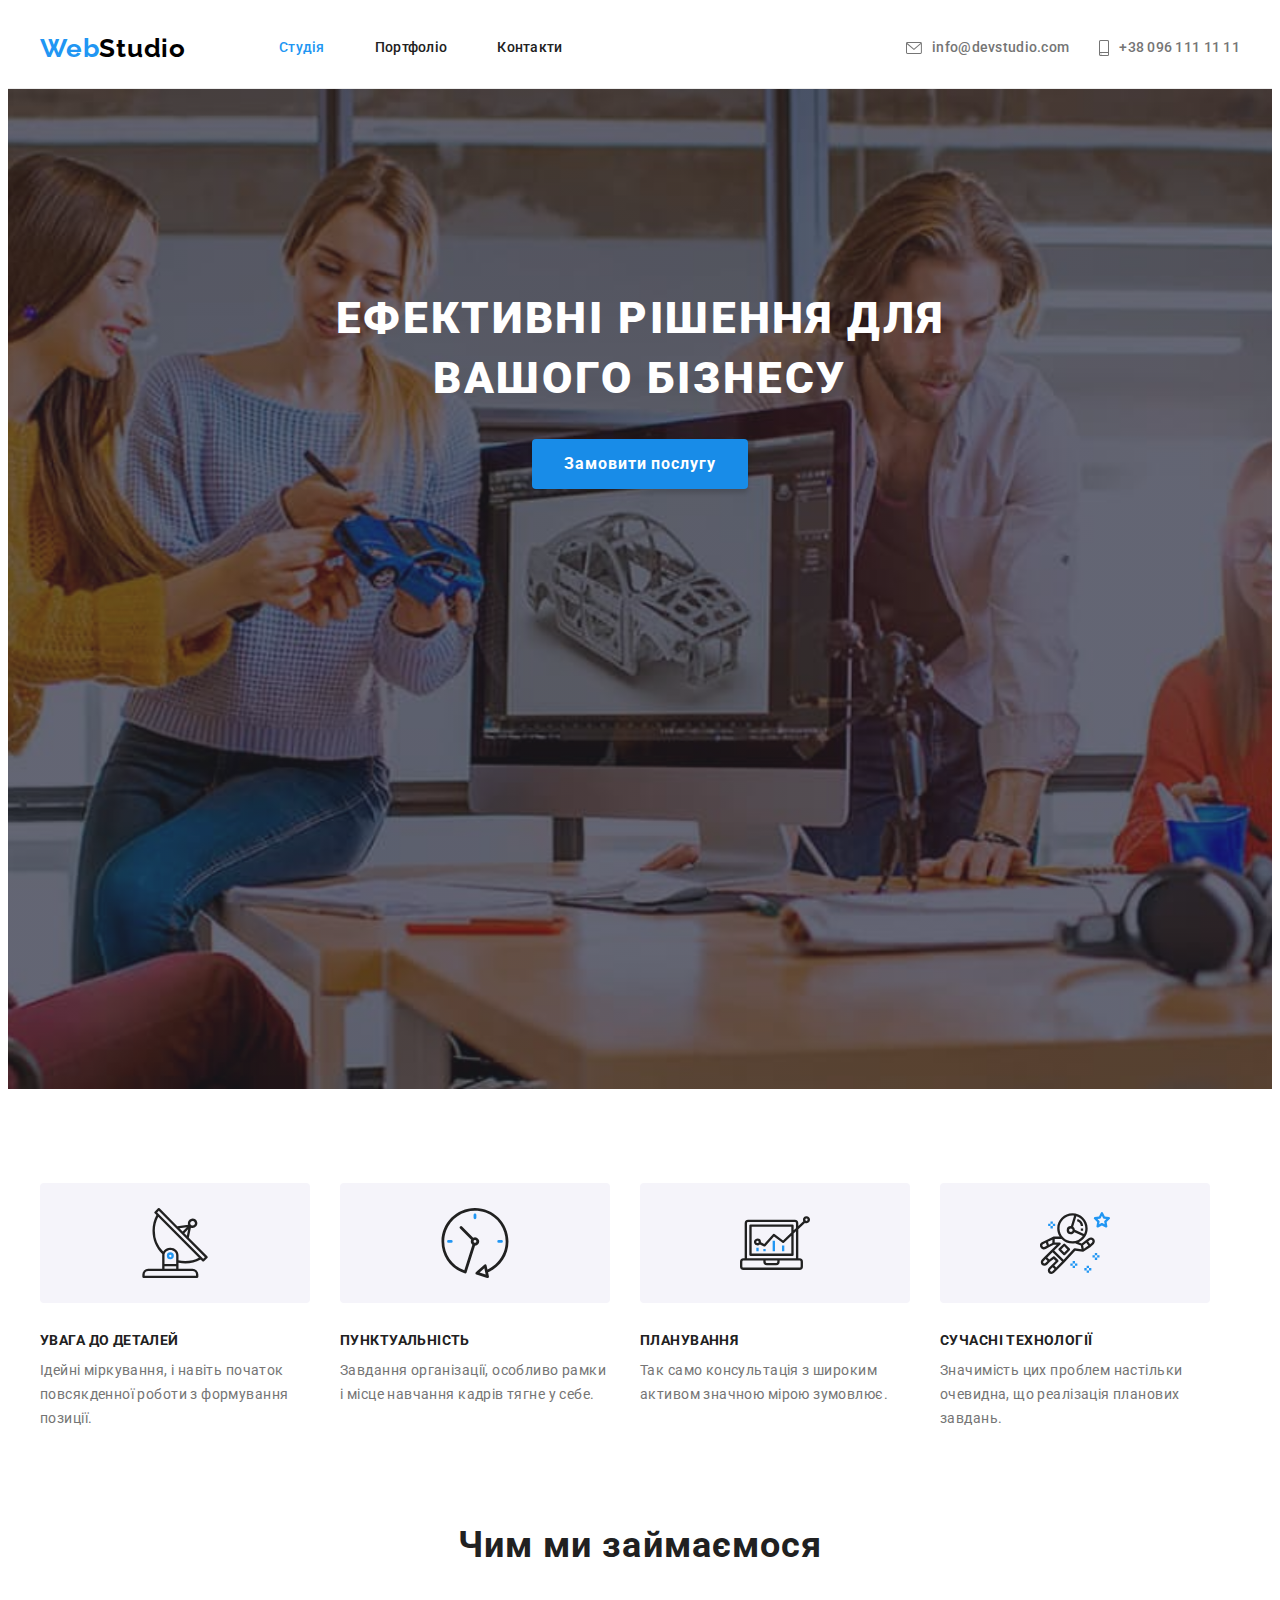
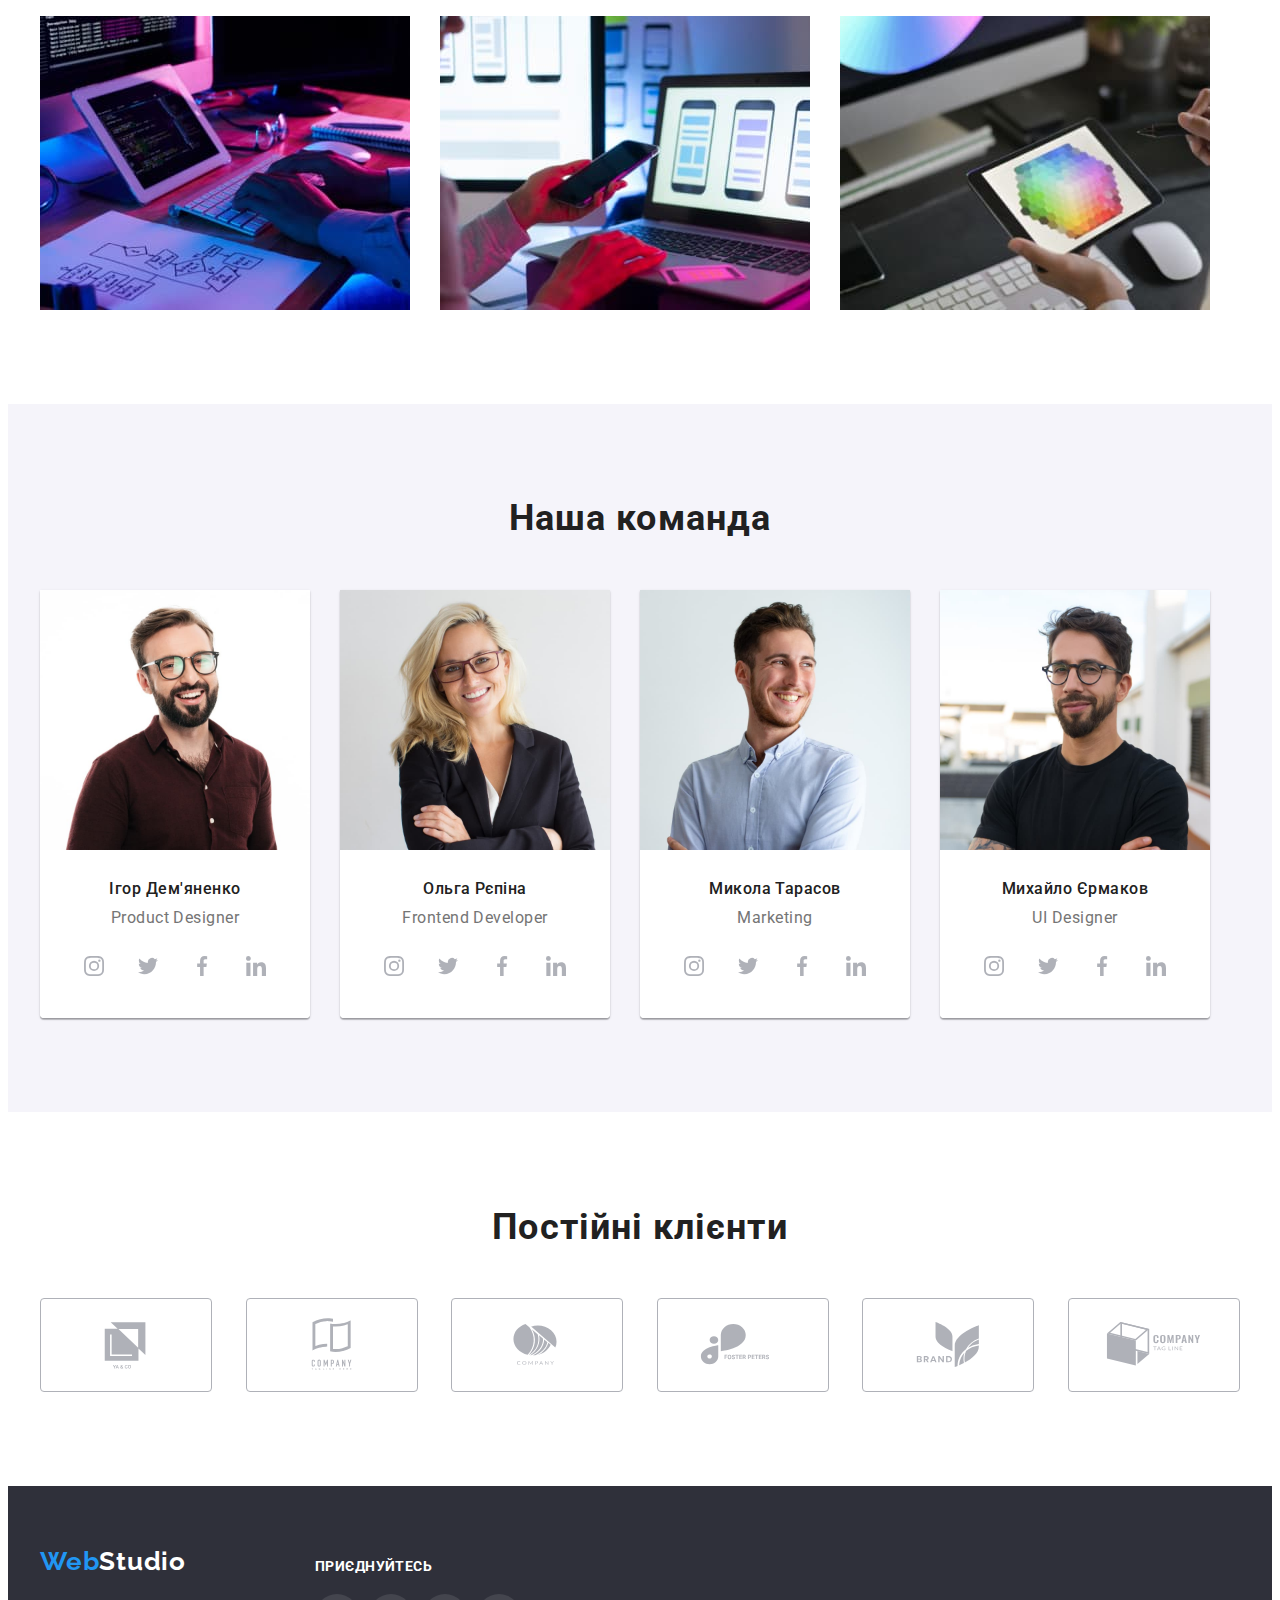
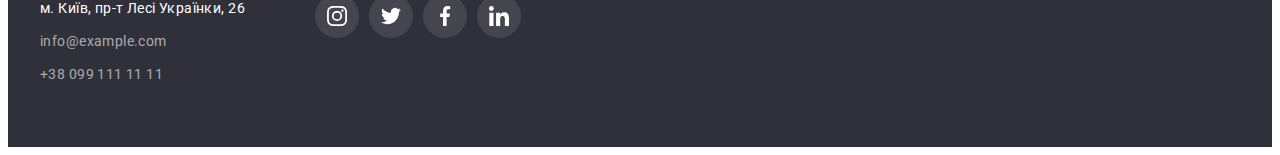
==== index.html @ bbce0fff "hw5-animation-jsscript" ====
<!DOCTYPE html>
<html lang="uk">
  <head>
    <meta charset="UTF-8" />
    <meta http-equiv="X-UA-Compatible" content="IE=edge" />
    <meta name="viewport" content="width=device-width, initial-scale=1.0" />
    <title>Студія</title>
    <link rel="preconnect" href="https://fonts.googleapis.com" />
    <link rel="preconnect" href="https://fonts.gstatic.com" crossorigin />
    <link
      href="https://fonts.googleapis.com/css2?family=Raleway:wght@700&family=Roboto:wght@400;500;700;900&display=swap"
      rel="stylesheet"
    />
    <link
      rel="stylesheet"
      href="https://cdnjs.cloudflare.com/ajax/libs/modern-normalize/1.1.0/modern-normalize.min.css"
      integrity="sha512-wpPYUAdjBVSE4KJnH1VR1HeZfpl1ub8YT/NKx4PuQ5NmX2tKuGu6U/JRp5y+Y8XG2tV+wKQpNHVUX03MfMFn9Q=="
      crossorigin="anonymous"
      referrerpolicy="no-referrer"
    />
    <link href="https://unpkg.com/aos@2.3.1/dist/aos.css" rel="stylesheet" />
    <link
      rel="stylesheet"
      href="https://cdnjs.cloudflare.com/ajax/libs/animate.css/4.1.1/animate.min.css"
    />
    <link rel="stylesheet" href="./css/styles.css" />
  </head>
  <body>
    <!-- Можливо анімутати елемент за допомогою команди : animate__animated animate__bounce 
    якщо не знадобиться, требя буде видалити коментар-->
    <header class="header">
      <div class="container main-nav">
        <nav class="header-navigation">
          <a href="" class="header-logo link">
            <span class="logo-color-part link">Web</span>Studio
          </a>
          <ul class="header-list list">
            <li class="item">
              <a href="./index.html" class="header-link link current">Студія</a>
            </li>
            <li class="item">
              <a href="./potfolio.html" class="header-link link">Портфоліо</a>
            </li>
            <li class="item">
              <a href="" class="header-link link">Контакти</a>
            </li>
          </ul>
        </nav>
        <ul class="header-contact list">
          <li class="item">
            <a class="header-mail link" href="mailto:info@devstudio.com">
              <svg class="header-contact-icon" width="16" height="12">
                <use href="./images/icons.svg#icon-envelope"></use>
              </svg>
              info@devstudio.com
            </a>
          </li>
          <li class="item">
            <a class="header-tel link" href="tel:+380961111111">
              <svg class="header-contact-icon" width="10" height="16">
                <use href="./images/icons.svg#icon-smartphone"></use>
              </svg>
              +38 096 111 11 11
            </a>
          </li>
        </ul>
      </div>
    </header>
    <main>
      <section class="hero centered">
        <div class="container">
          <h1 class="hero-title">Ефективні рішення для вашого бізнесу</h1>
          <button type="button" class="hero-btn btn">Замовити послугу</button>
        </div>
      </section>
      <section class="section about">
        <div class="container">
          <h2 hidden>Підхід до роботи</h2>
          <ul class="about-list list">
            <li class="about-item">
              <div class="about-item-thumb">
                <svg class="about-item-icon" width="70" height="70">
                  <use href="./images/icons.svg#icon-antenna"></use>
                </svg>
              </div>
              <h3 class="about-title">УВАГА ДО ДЕТАЛЕЙ</h3>
              <p class="about-after-title">
                Ідейні міркування, і навіть початок повсякденної роботи з формування позиції.
              </p>
            </li>
            <li class="about-item">
              <div class="about-item-thumb">
                <svg class="about-item-icon" width="70" height="70">
                  <use href="./images/icons.svg#icon-clock"></use>
                </svg>
              </div>
              <h3 class="about-title">ПУНКТУАЛЬНІСТЬ</h3>
              <p class="about-after-title">
                Завдання організації, особливо рамки і місце навчання кадрів тягне у себе.
              </p>
            </li>
            <li class="about-item">
              <div class="about-item-thumb">
                <svg class="about-item-icon" width="70" height="70">
                  <use href="./images/icons.svg#icon-diagram"></use>
                </svg>
              </div>
              <h3 class="about-title">ПЛАНУВАННЯ</h3>
              <p class="about-after-title">
                Так само консультація з широким активом значною мірою зумовлює.
              </p>
            </li>
            <li class="about-item">
              <div class="about-item-thumb">
                <svg class="about-item-icon" width="70" height="70">
                  <use href="./images/icons.svg#icon-astronaut"></use>
                </svg>
              </div>
              <h3 class="about-title">СУЧАСНІ ТЕХНОЛОГІЇ</h3>
              <p class="about-after-title">
                Значимість цих проблем настільки очевидна, що реалізація планових завдань.
              </p>
            </li>
          </ul>
        </div>
      </section>
      <section class="section work">
        <div class="container">
          <h2 class="work-title centered">Чим ми займаємося</h2>
          <ul class="work-list list">
            <li class="work-item">
              <img src="./images/comp1.jpg" alt="Зображення комьютера" width="370" height="294" />
            </li>
            <li class="work-item">
              <img
                src="./images/comp2.jpg"
                alt="Зображення мобільного телефона"
                width="370"
                height="294"
              />
            </li>
            <li class="work-item">
              <img src="./images/comp3.jpg" alt="Зображення планшета" width="370" height="294" />
            </li>
          </ul>
        </div>
      </section>
      <section class="section team">
        <div class="container">
          <h2 class="team-title centered">Наша команда</h2>
          <ul class="team-list list">
            <li class="team-item">
              <img src="./images/person1.jpg" alt="Ігор Дем'яненко" width="270" height="260" />
              <div class="team-item-info">
                <h3 class="team-name">Ігор Дем'яненко</h3>
                <p class="team-proff">Product Designer</p>
                <ul class="social list">
                  <li class="social-item">
                    <a href="" class="social-link link">
                      <svg class="social-icon" width="20" height="20">
                        <use href="./images/icons.svg#icon-instagram"></use>
                      </svg>
                    </a>
                  </li>
                  <li class="social-item">
                    <a href="" class="social-link link">
                      <svg class="social-icon" width="20" height="20">
                        <use href="./images/icons.svg#icon-twitter"></use>
                      </svg>
                    </a>
                  </li>
                  <li class="social-item">
                    <a href="" class="social-link link">
                      <svg class="social-icon" width="20" height="20">
                        <use href="./images/icons.svg#icon-facebook"></use>
                      </svg>
                    </a>
                  </li>
                  <li class="social-item">
                    <a href="" class="social-link link">
                      <svg class="social-icon" width="20" height="20">
                        <use href="./images/icons.svg#icon-linkedin"></use>
                      </svg>
                    </a>
                  </li>
                </ul>
              </div>
            </li>
            <li class="team-item">
              <img src="./images/person2.jpg" alt="Ольга Рєпіна" width="270" height="260" />
              <div class="team-item-info">
                <h3 class="team-name">Ольга Рєпіна</h3>
                <p class="team-proff">Frontend Developer</p>
                <ul class="social list">
                  <li class="social-item">
                    <a href="" class="social-link link">
                      <svg class="social-icon" width="20" height="20">
                        <use href="./images/icons.svg#icon-instagram"></use>
                      </svg>
                    </a>
                  </li>
                  <li class="social-item">
                    <a href="" class="social-link link">
                      <svg class="social-icon" width="20" height="20">
                        <use href="./images/icons.svg#icon-twitter"></use>
                      </svg>
                    </a>
                  </li>
                  <li class="social-item">
                    <a href="" class="social-link link">
                      <svg class="social-icon" width="20" height="20">
                        <use href="./images/icons.svg#icon-facebook"></use>
                      </svg>
                    </a>
                  </li>
                  <li class="social-item">
                    <a href="" class="social-link link">
                      <svg class="social-icon" width="20" height="20">
                        <use href="./images/icons.svg#icon-linkedin"></use>
                      </svg>
                    </a>
                  </li>
                </ul>
              </div>
            </li>
            <li class="team-item">
              <img src="./images/person3.jpg" alt="Микола Тарасов" width="270" height="260" />
              <div class="team-item-info">
                <h3 class="team-name">Микола Тарасов</h3>
                <p class="team-proff">Marketing</p>
                <ul class="social list">
                  <li class="social-item">
                    <a href="" class="social-link link">
                      <svg class="social-icon" width="20" height="20">
                        <use href="./images/icons.svg#icon-instagram"></use>
                      </svg>
                    </a>
                  </li>
                  <li class="social-item">
                    <a href="" class="social-link link">
                      <svg class="social-icon" width="20" height="20">
                        <use href="./images/icons.svg#icon-twitter"></use>
                      </svg>
                    </a>
                  </li>
                  <li class="social-item">
                    <a href="" class="social-link link">
                      <svg class="social-icon" width="20" height="20">
                        <use href="./images/icons.svg#icon-facebook"></use>
                      </svg>
                    </a>
                  </li>
                  <li class="social-item">
                    <a href="" class="social-link link">
                      <svg class="social-icon" width="20" height="20">
                        <use href="./images/icons.svg#icon-linkedin"></use>
                      </svg>
                    </a>
                  </li>
                </ul>
              </div>
            </li>
            <li class="team-item">
              <img src="./images/person4.jpg" alt="Михайло Єрмаков" width="270" height="260" />
              <div class="team-item-info">
                <h3 class="team-name">Михайло Єрмаков</h3>
                <p class="team-proff">UI Designer</p>
                <ul class="social list">
                  <li class="social-item">
                    <a href="" class="social-link link">
                      <svg class="social-icon" width="20" height="20">
                        <use href="./images/icons.svg#icon-instagram"></use>
                      </svg>
                    </a>
                  </li>
                  <li class="social-item">
                    <a href="" class="social-link link">
                      <svg class="social-icon" width="20" height="20">
                        <use href="./images/icons.svg#icon-twitter"></use>
                      </svg>
                    </a>
                  </li>
                  <li class="social-item">
                    <a href="" class="social-link link">
                      <svg class="social-icon" width="20" height="20">
                        <use href="./images/icons.svg#icon-facebook"></use>
                      </svg>
                    </a>
                  </li>
                  <li class="social-item">
                    <a href="" class="social-link link">
                      <svg class="social-icon" width="20" height="20">
                        <use href="./images/icons.svg#icon-linkedin"></use>
                      </svg>
                    </a>
                  </li>
                </ul>
              </div>
            </li>
          </ul>
        </div>
      </section>
      <section class="section clients">
        <div class="container">
          <h2 class="clients-title">Постійні клієнти</h2>
          <ul class="clients-name list">
            <li class="clients-item">
              <a href="" class="clients-link">
                <svg class="clients-item-icon" width="106" height="60">
                  <use href="./images/icons.svg#icon-logo"></use>
                </svg>
              </a>
            </li>
            <li class="clients-item">
              <a href="" class="clients-link">
                <svg class="clients-item-icon" width="106" height="60">
                  <use href="./images/icons.svg#icon-logo-2"></use>
                </svg>
              </a>
            </li>
            <li class="clients-item">
              <a href="" class="clients-link">
                <svg class="clients-item-icon" width="106" height="60">
                  <use href="./images/icons.svg#icon-logo-3"></use>
                </svg>
              </a>
            </li>
            <li class="clients-item">
              <a href="" class="clients-link">
                <svg class="clients-item-icon" width="106" height="60">
                  <use href="./images/icons.svg#icon-logo-4"></use>
                </svg>
              </a>
            </li>
            <li class="clients-item">
              <a href="" class="clients-link">
                <svg class="clients-item-icon" width="106" height="60">
                  <use href="./images/icons.svg#icon-logo-5"></use>
                </svg>
              </a>
            </li>
            <li class="clients-item">
              <a href="" class="clients-link">
                <svg class="clients-item-icon" width="106" height="60">
                  <use href="./images/icons.svg#icon-logo-6"></use>
                </svg>
              </a>
            </li>
          </ul>
        </div>
      </section>
    </main>
    <footer class="footer">
      <div class="container">
        <div class="footer-contacts">
          <a href="" class="footer-logo link">
            <span class="footer-logo-color-part link">Web</span>Studio
          </a>
          <address class="footer-address">
            <a
              href="https://goo.gl/maps/JVJxd5rByDX9oCMV6"
              class="footer-link link"
              target="_blank"
              rel="noopener noreferrer nofollow"
            >
              м. Київ, пр-т Лесі Українки, 26
            </a>
            <ul class="footer-list list">
              <li class="footer-item">
                <a href="mailto:info@example.com" class="footer-tel link">info@example.com</a>
              </li>
              <li class="footer-item">
                <a href="tel:+380991111111" class="footer-mail link">+38 099 111 11 11</a>
              </li>
            </ul>
          </address>
        </div>
        <div class="footer-social">
          <h3 class="footer-social-title">приєднуйтесь</h3>
          <ul class="social list">
            <li class="social-item">
              <a href="" class="social-link link">
                <svg class="social-icon" width="20" height="20">
                  <use href="./images/icons.svg#icon-instagram"></use>
                </svg>
              </a>
            </li>
            <li class="social-item">
              <a href="" class="social-link link">
                <svg class="social-icon" width="20" height="20">
                  <use href="./images/icons.svg#icon-twitter"></use>
                </svg>
              </a>
            </li>
            <li class="social-item">
              <a href="" class="social-link link">
                <svg class="social-icon" width="20" height="20">
                  <use href="./images/icons.svg#icon-facebook"></use>
                </svg>
              </a>
            </li>
            <li class="social-item">
              <a href="" class="social-link link">
                <svg class="social-icon" width="20" height="20">
                  <use href="./images/icons.svg#icon-linkedin"></use>
                </svg>
              </a>
            </li>
          </ul>
        </div>
      </div>
    </footer>
    <script src="https://unpkg.com/aos@2.3.1/dist/aos.js"></script>
  </body>
</html>
---- css/styles.css ----
:root {
  --header-backgroud: #ffffff;
  --hero-background: #c4c4c4;
  --about-backgroud: #f5f5f5;
  --team-background-color: #f5f4fa;
  --footer-background: #2f303a;
  --portfolio-backgroud: #ffffff;
  --title: #212121;
  --after-title: #757575;
  --header-link-hover: #2196f3;
  --footer-link-hover: #2196f3;
}
p,
h1,
h2,
h3,
h4,
h5,
h6 {
  margin: 0;
}
ul {
  margin: 0;
  padding-left: 0;
}
button {
  cursor: pointer;
  border: none;
}
address {
  font-style: normal;
}
body {
  font-family: 'Roboto', sans-serif;
  color: #212121;
}
img {
  display: block;
  max-width: 100%;
  height: auto;
}
.section {
  padding: 94px 0;
}

.list {
  list-style: none;
}
.link {
  text-decoration: none;
}
.button {
  border-width: none;
  border-style: none;
}

.container {
  width: 1200px;
  /*--padding:15px--*/
  padding-left: 15px;
  padding-right: 15px;
  /*---margin:0 auto;--*/
  margin-left: auto;
  margin-right: auto;
}
.centered {
  text-align: center;
}
/*-------------HEADER-----------------*/
.header {
  background-color: var(--header-backgroud);
  border-bottom: 1px solid #ececec;
}
.main-nav {
  display: flex;
  align-items: center;
}
.header-navigation {
  display: flex;
  align-items: center;
}
.header-list {
  display: flex;
  margin-left: 93px;
}
.header-list .item:not(:last-child) {
  margin-right: 50px;
}
.header-logo {
  font-family: 'Raleway', sans-serif;
  font-style: normal;
  font-weight: 700;
  font-size: 26px;
  line-height: 1.19;
  letter-spacing: 0.03em;
  color: #000000;
}
.logo-color-part {
  font-family: 'Raleway', sans-serif;
  font-style: normal;
  font-weight: 700;
  font-size: 26px;
  line-height: 1.19;
  letter-spacing: 0.03em;
  color: #2196f3;
}
.header-link {
  display: block;
  padding-top: 32px;
  padding-bottom: 32px;

  font-weight: 500;
  font-size: 14px;
  line-height: 1.14;
  letter-spacing: 0.02em;
  color: #212121;
}
.header-contact {
  display: flex;
  margin-left: auto;
}
.header-contact .item + .item {
  margin-left: 30px;
}
.header-contact-icon {
  /* margin-right: 10px; */
  fill: #757575;
}
.header-tel,
.header-mail {
  display: flex;
  font-weight: 500;
  font-size: 14px;
  line-height: 1.14;
  letter-spacing: 0.02em;
  color: #757575;
  column-gap: 10px;
  align-items: center;
}
.header-link.current,
.main-nav .link:hover,
.main-nav .link:focus {
  color: var(--header-link-hover);
}
.main-nav .link:hover .header-contact-icon,
.main-nav .link:focus .header-contact-icon {
  fill: currentColor;
}
/*-------------HERO-----------------*/

.hero {
  max-width: 1600px;
  height: 600px;
  margin-left: auto;
  margin-right: auto;

  background-image: linear-gradient(to right, rgba(47, 48, 58, 0.4), rgba(47, 48, 58, 0.4)),
    url(../images/Background-hero.jpg);
  background-color: var(--hero-background);
  background-repeat: no-repeat;
  background-position: center;
  background-size: cover;
  padding-bottom: 200px;
  padding-top: 200px;
}
.hero-title {
  padding-left: 252px;
  padding-right: 252px;
  font-weight: 900;
  font-size: 44px;
  line-height: 1.36;
  letter-spacing: 0.06em;
  text-transform: uppercase;
  color: #ffffff;
  min-width: 696px;

  margin-bottom: 30px;
}
.hero-btn {
  font-family: 'Roboto';
  font-style: normal;
  font-weight: 700;
  font-size: 16px;
  line-height: 1.88;
  letter-spacing: 0.06em;
  color: #ffffff;
  background: #188ce8;
  box-shadow: 0px 4px 4px rgba(0, 0, 0, 0.15);
  border-radius: 4px;
  padding: 10px 32px;
}
/*-------------ABOUT-----------------*/
.about {
  padding-bottom: 0;
}
.about-list {
  display: flex;
}
.about-item:not(:last-child) {
  margin-right: 30px;
}
.about-item {
  width: 270px;
}
.about-item-thumb {
  display: flex;
  justify-content: center;
  align-items: center;
  width: 270px;
  height: 120px;
  margin-bottom: 30px;
  background: #f5f4fa;
  border-radius: 4px;
}
.about-title {
  margin-bottom: 10px;

  font-weight: 700;
  font-size: 14px;
  line-height: 1.14;
  letter-spacing: 0.03em;
  text-transform: uppercase;
  color: var(--title);
}
.about-after-title {
  font-size: 14px;
  line-height: 1.71;
  letter-spacing: 0.03em;
  color: var(--after-title);
}
/*-------------WORK-----------------*/
.work-list {
  display: flex;
}
.work-item:not(:last-child) {
  margin-right: 30px;
}
.work-title {
  font-weight: 700;
  font-size: 36px;
  line-height: 1.16;
  letter-spacing: 0.03em;
  color: var(--title);
  margin-bottom: 50px;
}
/*-------------TEAM-----------------*/
.team {
  background-color: var(--team-background-color);
}
.team-list {
  display: flex;
}
.team-item {
  background: #ffffff;
  box-shadow: 0 1px 3px rgba(0, 0, 0, 0.12), 0 1px 1px rgba(0, 0, 0, 0.14),
    0 2px 1px rgba(0, 0, 0, 0.2);
  border-radius: 0 0 4px 4px;
}
.team-item:not(:last-child) {
  margin-right: 30px;
}
.team-item-info {
  background-color: #ffffff;
  padding-top: 30px;
  padding-bottom: 30px;
  border-radius: 0 0 4px 4px;
}
.team-title {
  font-weight: 700;
  font-size: 36px;
  line-height: 1.16;
  letter-spacing: 0.03em;
  color: var(--title);
  margin-bottom: 50px;
}
.team-name {
  font-weight: 500;
  font-size: 16px;
  line-height: 1.18;
  letter-spacing: 0.03em;
  color: #212121;
  margin-bottom: 10px;
  text-align: center;
}
.team-proff {
  font-size: 16px;
  line-height: 1.18;
  letter-spacing: 0.03em;
  color: #757575;
  text-align: center;
  margin-bottom: 16px;
}
.social-link {
  width: 44px;
  height: 44px;
  border-radius: 50%;
  display: flex;
  align-items: center;
  justify-content: center;
}
.social {
  display: flex;
  justify-content: center;
  gap: 10px;
}
.social-icon {
  display: block;
  fill: #afb1b8;
}
.social-link:hover,
.social-link:focus {
  background-color: #188ce8;
}
.social-link:hover .social-icon,
.social-link:focus .social-icon {
  fill: #ffffff;
}
/* ------------CLIENT-------------- */
.clients-title {
  font-size: 36px;
  line-height: 42px;
  text-align: center;
  letter-spacing: 0.03em;

  color: #212121;
  margin-bottom: 50px;
}
.clients-name {
  display: flex;
  justify-content: space-between;
}
.clients-link {
  display: flex;
  justify-content: center;
  align-items: center;

  width: 170px;
  height: 92px;
  border: 1px solid #afb1b8;
  border-radius: 4px;
}
.clients-link:hover {
  border-color: #2196f3;
}
.clients-item-icon {
  fill: #afb1b8;
}
.clients-item:hover .clients-link,
.clients-link:focus .clients-item-icon {
  fill: #2196f3;
}
/*-------------FOOTER-----------------*/
.footer {
  background-color: var(--footer-background);
  padding-top: 60px;
  padding-bottom: 60px;
}
.footer .container {
  display: flex;
}
.footer-logo {
  font-family: 'Raleway', sans-serif;
  font-style: normal;
  font-weight: 700;
  font-size: 26px;
  line-height: 1.19;
  letter-spacing: 0.03em;
  color: #ffffff;
}
.footer-logo-color-part {
  font-family: 'Raleway', sans-serif;
  font-style: normal;
  font-weight: 700;
  font-size: 26px;
  line-height: 1.19;
  letter-spacing: 0.03em;
  color: #2196f3;
}
.footer-link {
  font-size: 14px;
  line-height: 1.71;
  letter-spacing: 0.03em;
  color: #ffffff;
}
.footer-address {
  font-family: 'Roboto';
  margin-top: 20px;
}
.footer-tel,
.footer-mail {
  font-size: 14px;
  line-height: 1.71;
  letter-spacing: 0.03em;
  color: rgba(255, 255, 255, 0.6);
}
.footer-link:hover,
.footer-link:focus {
  color: var(--footer-link-hover);
}
.footer-mail:hover,
.footer-mail:focus {
  color: var(--footer-link-hover);
}
.footer-tel:hover,
.footer-tel:focus {
  color: var(--footer-link-hover);
}
.footer-item {
  margin-top: 9px;
}
.footer-social {
  margin-left: 70px;
}
.footer-social .social-icon {
  fill: #ffffff;
}

.footer-social .social-link {
  background-color: rgba(255, 255, 255, 0.1);
}
.footer-social .social-link:hover,
.footer-social .social-link:focus {
  background-color: #188ce8;
}
.footer-social-title {
  font-size: 14px;
  line-height: 16px;
  letter-spacing: 0.03em;
  text-transform: uppercase;
  color: #ffffff;
  margin-bottom: 20px;
  padding-top: 12px;
}

/*-------------PORTFOLIO-----------------*/
.portfolio {
  background-color: var(--portfolio-backgroud);
}
.portfolio-list {
  display: flex;
  flex-wrap: wrap;
}
.portfolio-item {
  width: 370px;
  margin-right: 30px;
  margin-bottom: 30px;
  border: solid 1px #eeeeee;
}
.portfolio-item:hover {
  background: #ffffff;
  border: 1px solid #eeeeee;
  box-shadow: 0px 1px 1px rgba(0, 0, 0, 0.12), 0px 4px 4px rgba(0, 0, 0, 0.06),
    1px 4px 6px rgba(0, 0, 0, 0.16);
}
.portfolio-name {
  padding: 20px 24px;
}
.portfolio-item:nth-child(3n) {
  margin-right: 0;
}
.portfolio-item:nth-last-child(-n + 3) {
  margin-bottom: 0;
}
.portfolio-work {
  display: flex;
  margin-bottom: 50px;
  justify-content: center;
}
.portfolio-work li:not(:last-child) {
  margin-right: 8px;
  align-items: center;
}
.portfolio-btn:hover,
.portfolio-btn:focus {
  background-color: #2196f3;
  color: #ffffff;
  box-shadow: 0px 3px 1px rgba(0, 0, 0, 0.1), 0px 1px 2px rgba(0, 0, 0, 0.08),
    0px 2px 2px rgba(0, 0, 0, 0.12);
}
.portfolio-btn {
  font-family: 'Roboto';
  font-style: normal;
  font-weight: 500;
  font-size: 16px;
  line-height: 1.62;
  letter-spacing: 0.03em;
  color: #212121;

  padding: 6px 22px;
  background-color: #f5f4fa;
  border-radius: 4px;
}
.portfolio-btn.current {
  background-color: #2196f3;
  color: #ffffff;
}
.portfolio-title {
  font-weight: 700;
  font-size: 18px;
  line-height: 2;
  letter-spacing: 0.06em;
  color: var(--title);
}
.portfolio-after-title {
  font-size: 16px;
  line-height: 1.88;
  letter-spacing: 0.03em;
  color: var(--after-title);
}
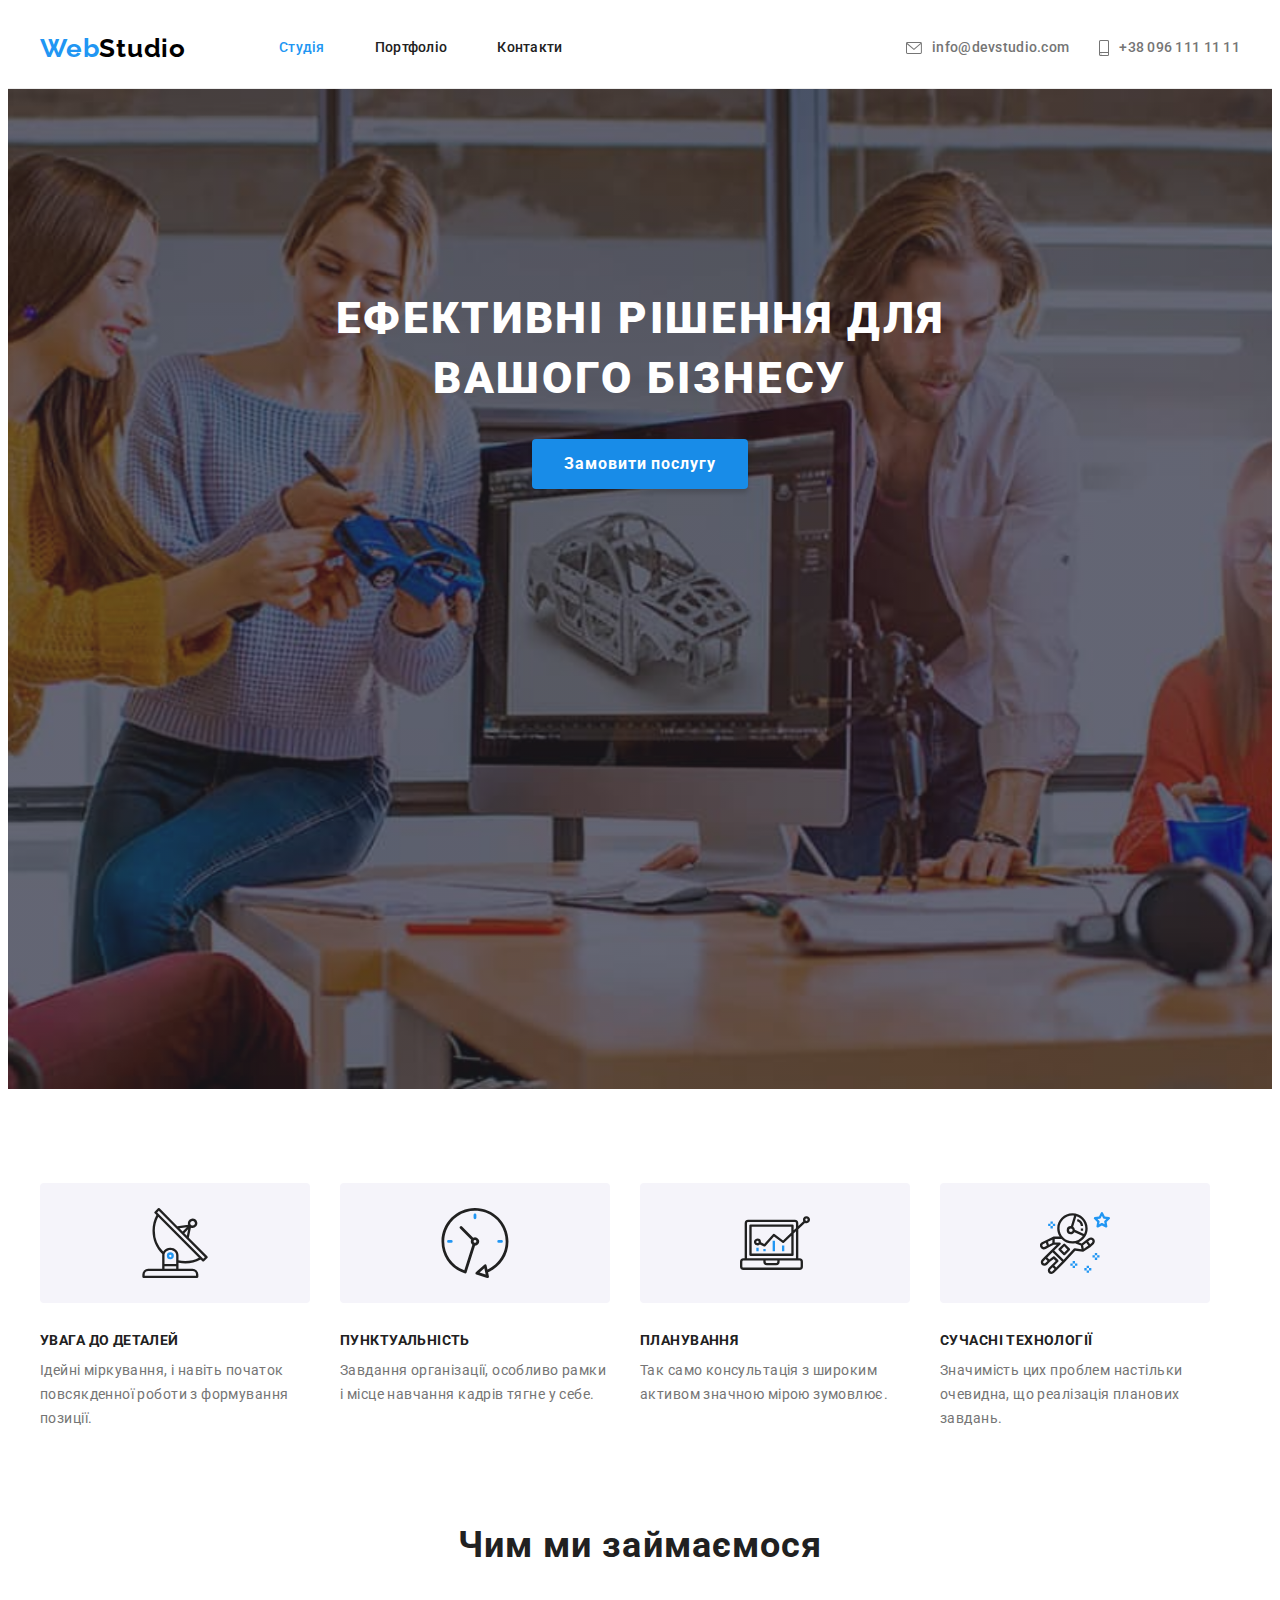
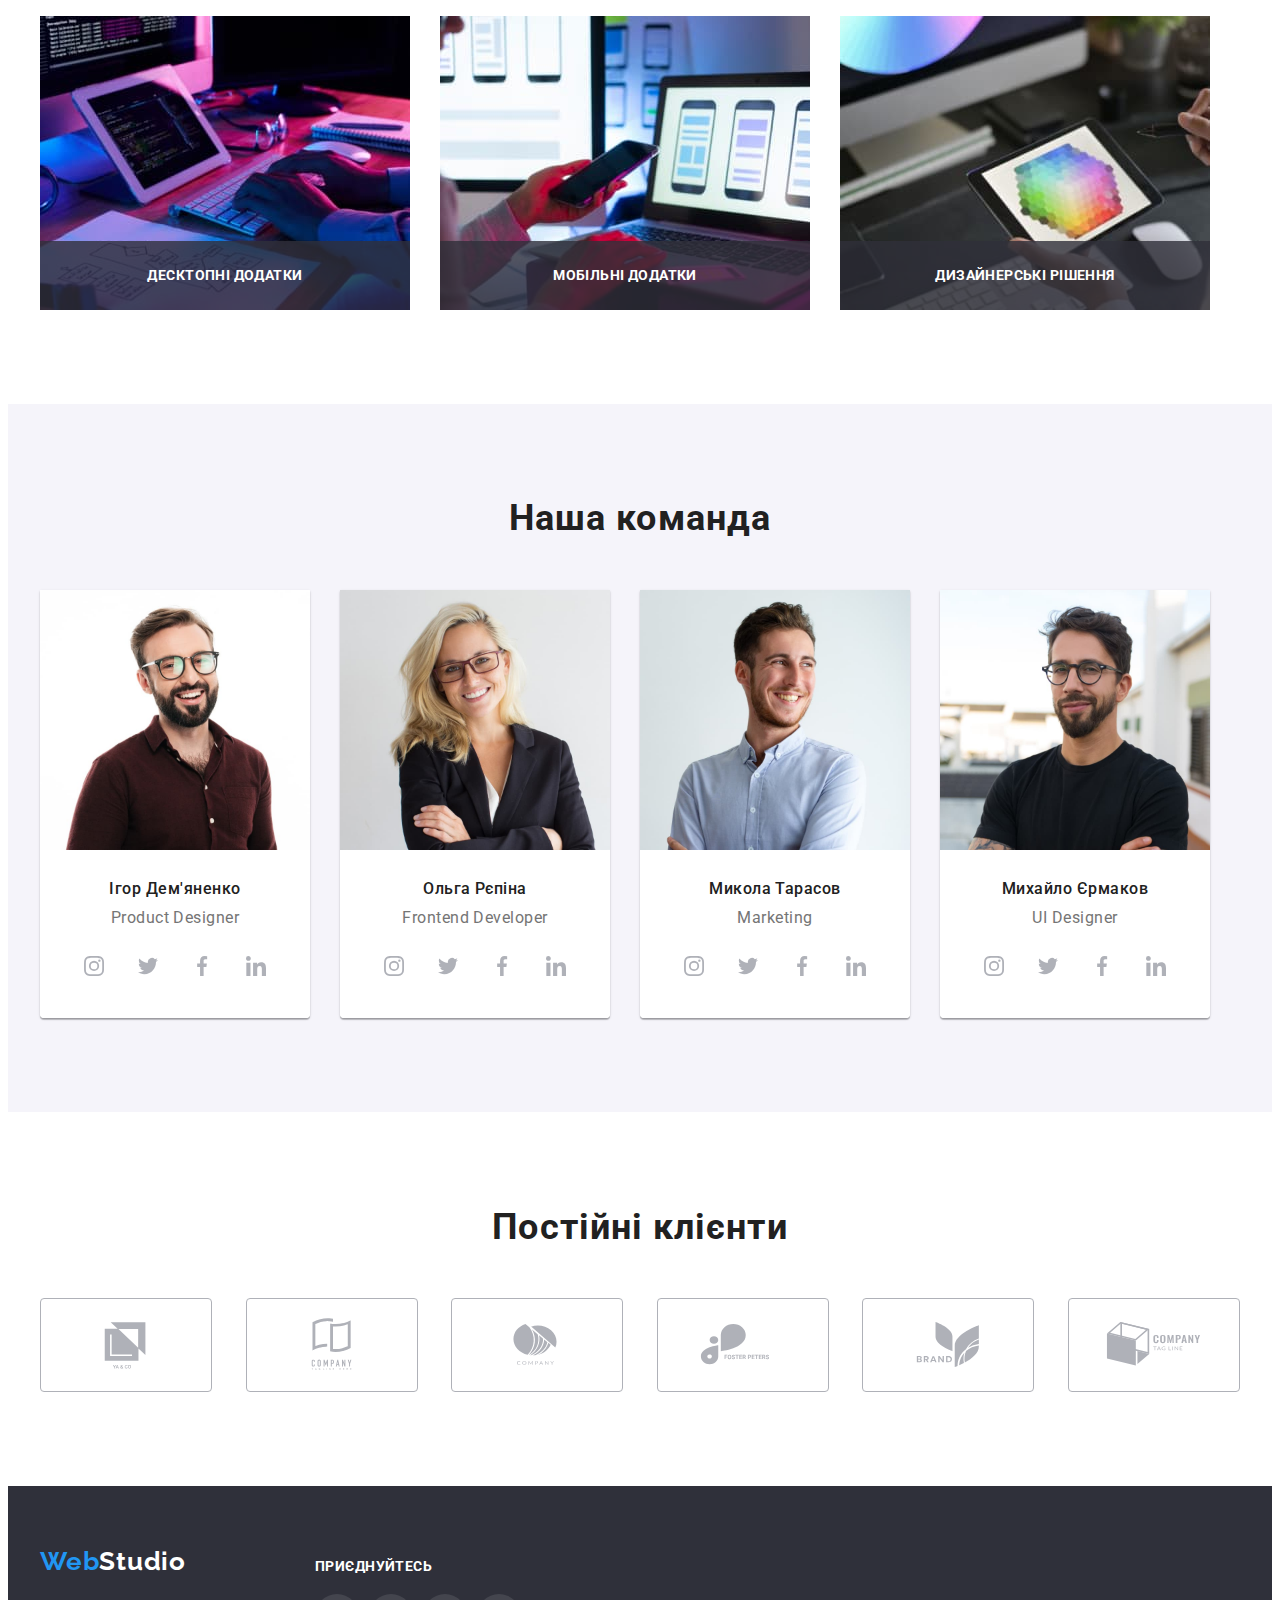
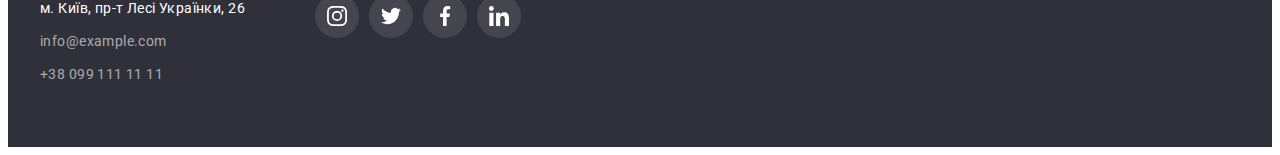
==== commit 031a87f2: "hw5-up-text" ====
--- a/index.html
+++ b/index.html
@@ -130,6 +130,7 @@
           <ul class="work-list list">
             <li class="work-item">
               <img src="./images/comp1.jpg" alt="Зображення комьютера" width="370" height="294" />
+              <p class="work-bottom-text">Десктопні додатки</p>
             </li>
             <li class="work-item">
               <img
@@ -138,9 +139,11 @@
                 width="370"
                 height="294"
               />
+              <p class="work-bottom-text">Мобільні додатки</p>
             </li>
             <li class="work-item">
               <img src="./images/comp3.jpg" alt="Зображення планшета" width="370" height="294" />
+              <p class="work-bottom-text">Дизайнерські рішення</p>
             </li>
           </ul>
         </div>
@@ -411,5 +414,8 @@
       </div>
     </footer>
     <script src="https://unpkg.com/aos@2.3.1/dist/aos.js"></script>
+    <script>
+      AOS.init();
+    </script>
   </body>
 </html>
--- a/css/styles.css
+++ b/css/styles.css
@@ -114,6 +114,7 @@
   line-height: 1.14;
   letter-spacing: 0.02em;
   color: #212121;
+  transition: color 250ms cubic-bezier(0.4, 0, 0.2, 1);
 }
 .header-contact {
   display: flex;
@@ -125,6 +126,7 @@
 .header-contact-icon {
   /* margin-right: 10px; */
   fill: #757575;
+  transition: fill 250ms cubic-bezier(0.4, 0, 0.2, 1);
 }
 .header-tel,
 .header-mail {
@@ -133,9 +135,10 @@
   font-size: 14px;
   line-height: 1.14;
   letter-spacing: 0.02em;
+  column-gap: 10px;
+  align-items: center;
   color: #757575;
-  column-gap: 10px;
-  align-items: center;
+  transition: color 250ms cubic-bezier(0.4, 0, 0.2, 1);
 }
 .header-link.current,
 .main-nav .link:hover,
@@ -232,6 +235,26 @@
 .work-list {
   display: flex;
 }
+.work-item {
+  position: relative;
+}
+.work-bottom-text {
+  position: absolute;
+  bottom: 0;
+  left: 0;
+  font-weight: 700;
+  font-size: 14px;
+  line-height: 1.14;
+  text-align: center;
+  letter-spacing: 0.03em;
+  text-transform: uppercase;
+  padding-top: 27px;
+  padding-bottom: 27px;
+  width: 100%;
+
+  color: #ffffff;
+  background: rgba(47, 48, 58, 0.8);
+}
 .work-item:not(:last-child) {
   margin-right: 30px;
 }
@@ -297,6 +320,7 @@
   display: flex;
   align-items: center;
   justify-content: center;
+  transition: background-color 250ms cubic-bezier(0.4, 0, 0.2, 1);
 }
 .social {
   display: flex;
@@ -306,6 +330,7 @@
 .social-icon {
   display: block;
   fill: #afb1b8;
+  transition: fill 250ms cubic-bezier(0.4, 0, 0.2, 1);
 }
 .social-link:hover,
 .social-link:focus {
@@ -338,14 +363,16 @@
   height: 92px;
   border: 1px solid #afb1b8;
   border-radius: 4px;
+  transition: border-color 250ms cubic-bezier(0.4, 0, 0.2, 1);
 }
 .clients-link:hover {
   border-color: #2196f3;
 }
 .clients-item-icon {
   fill: #afb1b8;
-}
-.clients-item:hover .clients-link,
+  transition: fill 250ms cubic-bezier(0.4, 0, 0.2, 1);
+}
+.clients-link:hover .clients-item-icon,
 .clients-link:focus .clients-item-icon {
   fill: #2196f3;
 }
@@ -381,6 +408,7 @@
   line-height: 1.71;
   letter-spacing: 0.03em;
   color: #ffffff;
+  transition: color 250ms cubic-bezier(0.4, 0, 0.2, 1);
 }
 .footer-address {
   font-family: 'Roboto';
@@ -392,6 +420,7 @@
   line-height: 1.71;
   letter-spacing: 0.03em;
   color: rgba(255, 255, 255, 0.6);
+  transition: color 250ms cubic-bezier(0.4, 0, 0.2, 1);
 }
 .footer-link:hover,
 .footer-link:focus {
@@ -446,6 +475,28 @@
   margin-bottom: 30px;
   border: solid 1px #eeeeee;
 }
+.portfolio-item:hover .portfolio-up-text {
+  transform: translateY(0);
+}
+
+.portfolio-up-wrap {
+  position: relative;
+  overflow: hidden;
+}
+.portfolio-up-text {
+  font-size: 18px;
+  line-height: 1.56;
+  letter-spacing: 0.03em;
+  padding: 63px 24px;
+  position: absolute;
+  top: 0;
+  left: 0;
+  height: 100%;
+  color: #ffffff;
+  background: rgba(33, 150, 243, 0.9);
+  transform: translateY(101%);
+  transition: transform 250ms cubic-bezier(0.4, 0, 0.2, 1);
+}
 .portfolio-item:hover {
   background: #ffffff;
   border: 1px solid #eeeeee;
@@ -470,25 +521,28 @@
   margin-right: 8px;
   align-items: center;
 }
+
+.portfolio-btn {
+  font-family: 'Roboto';
+  font-style: normal;
+  font-weight: 500;
+  font-size: 16px;
+  line-height: 1.62;
+  letter-spacing: 0.03em;
+  color: #212121;
+  padding: 6px 22px;
+
+  background-color: #f5f4fa;
+  border-radius: 4px;
+  transition: background-color 250ms cubic-bezier(0.4, 0, 0.2, 1),
+    color 250ms cubic-bezier(0.4, 0, 0.2, 1);
+}
 .portfolio-btn:hover,
 .portfolio-btn:focus {
   background-color: #2196f3;
   color: #ffffff;
   box-shadow: 0px 3px 1px rgba(0, 0, 0, 0.1), 0px 1px 2px rgba(0, 0, 0, 0.08),
     0px 2px 2px rgba(0, 0, 0, 0.12);
-}
-.portfolio-btn {
-  font-family: 'Roboto';
-  font-style: normal;
-  font-weight: 500;
-  font-size: 16px;
-  line-height: 1.62;
-  letter-spacing: 0.03em;
-  color: #212121;
-
-  padding: 6px 22px;
-  background-color: #f5f4fa;
-  border-radius: 4px;
 }
 .portfolio-btn.current {
   background-color: #2196f3;
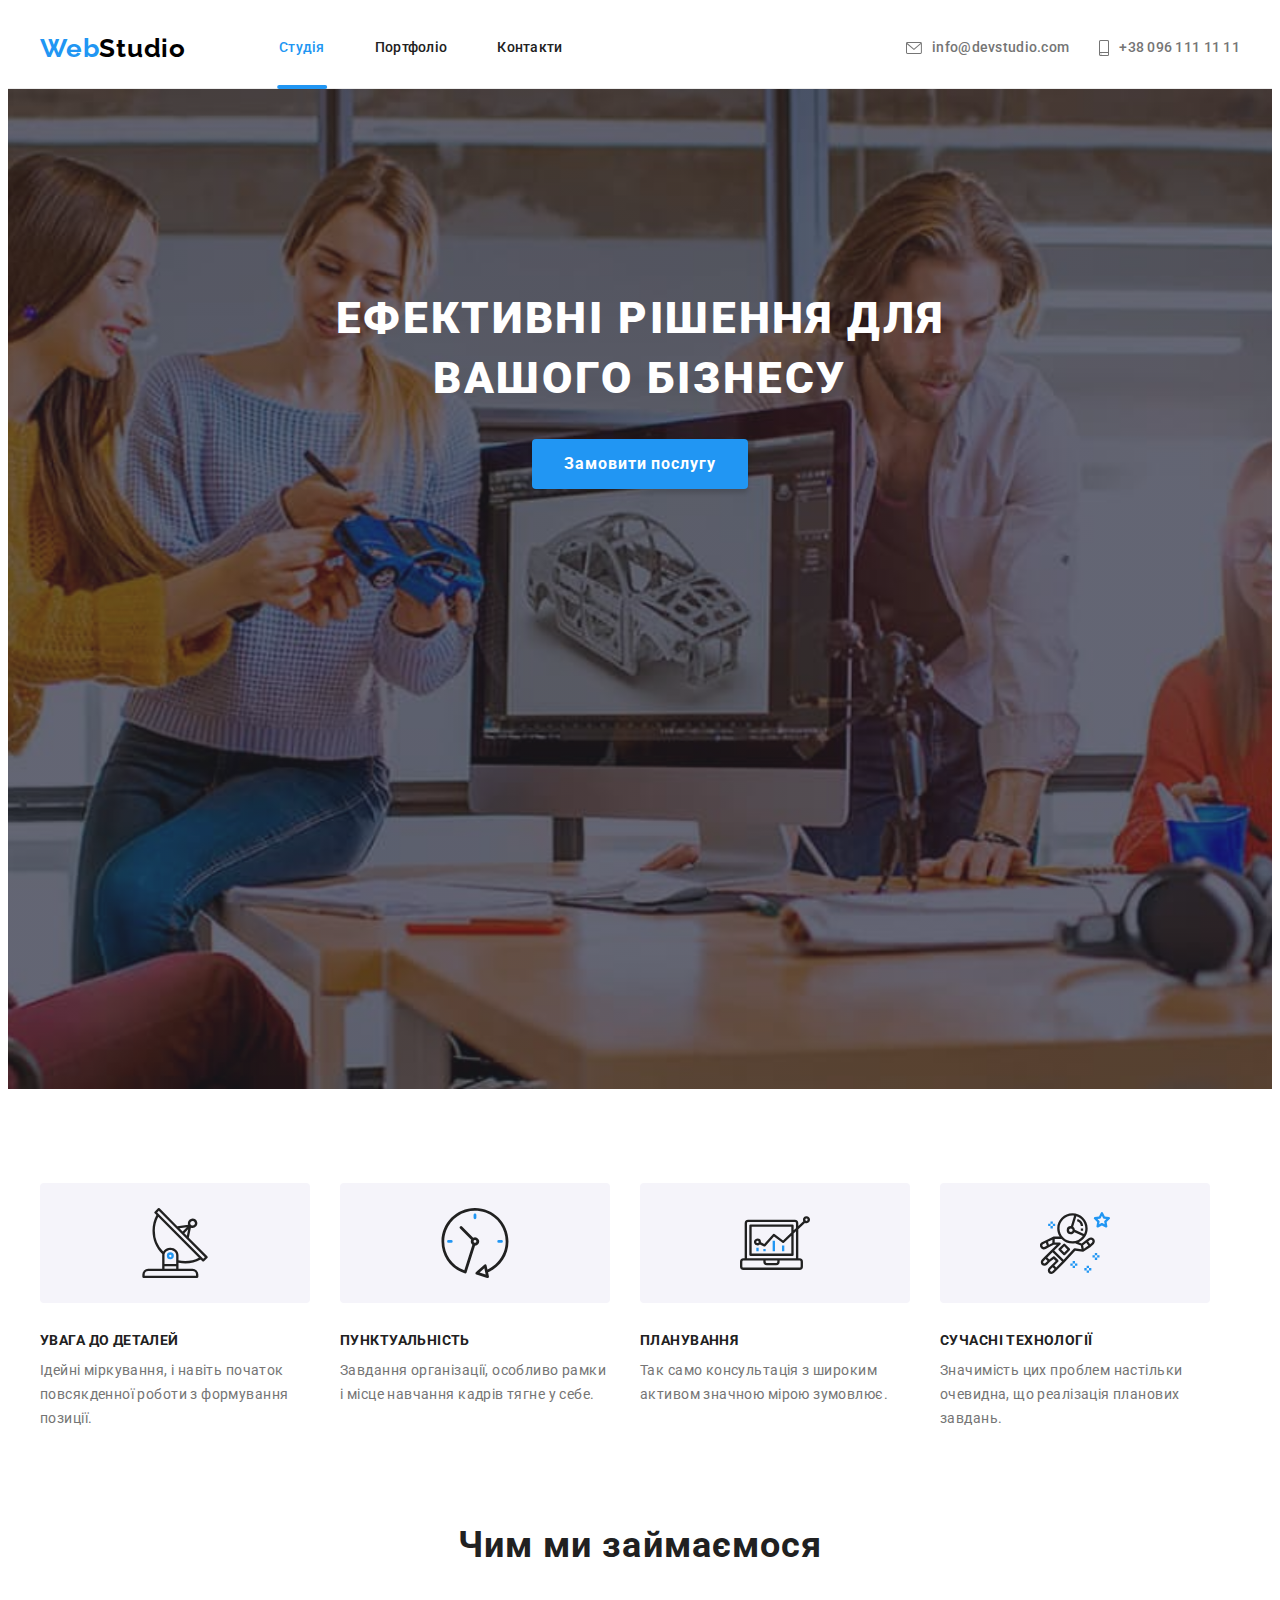
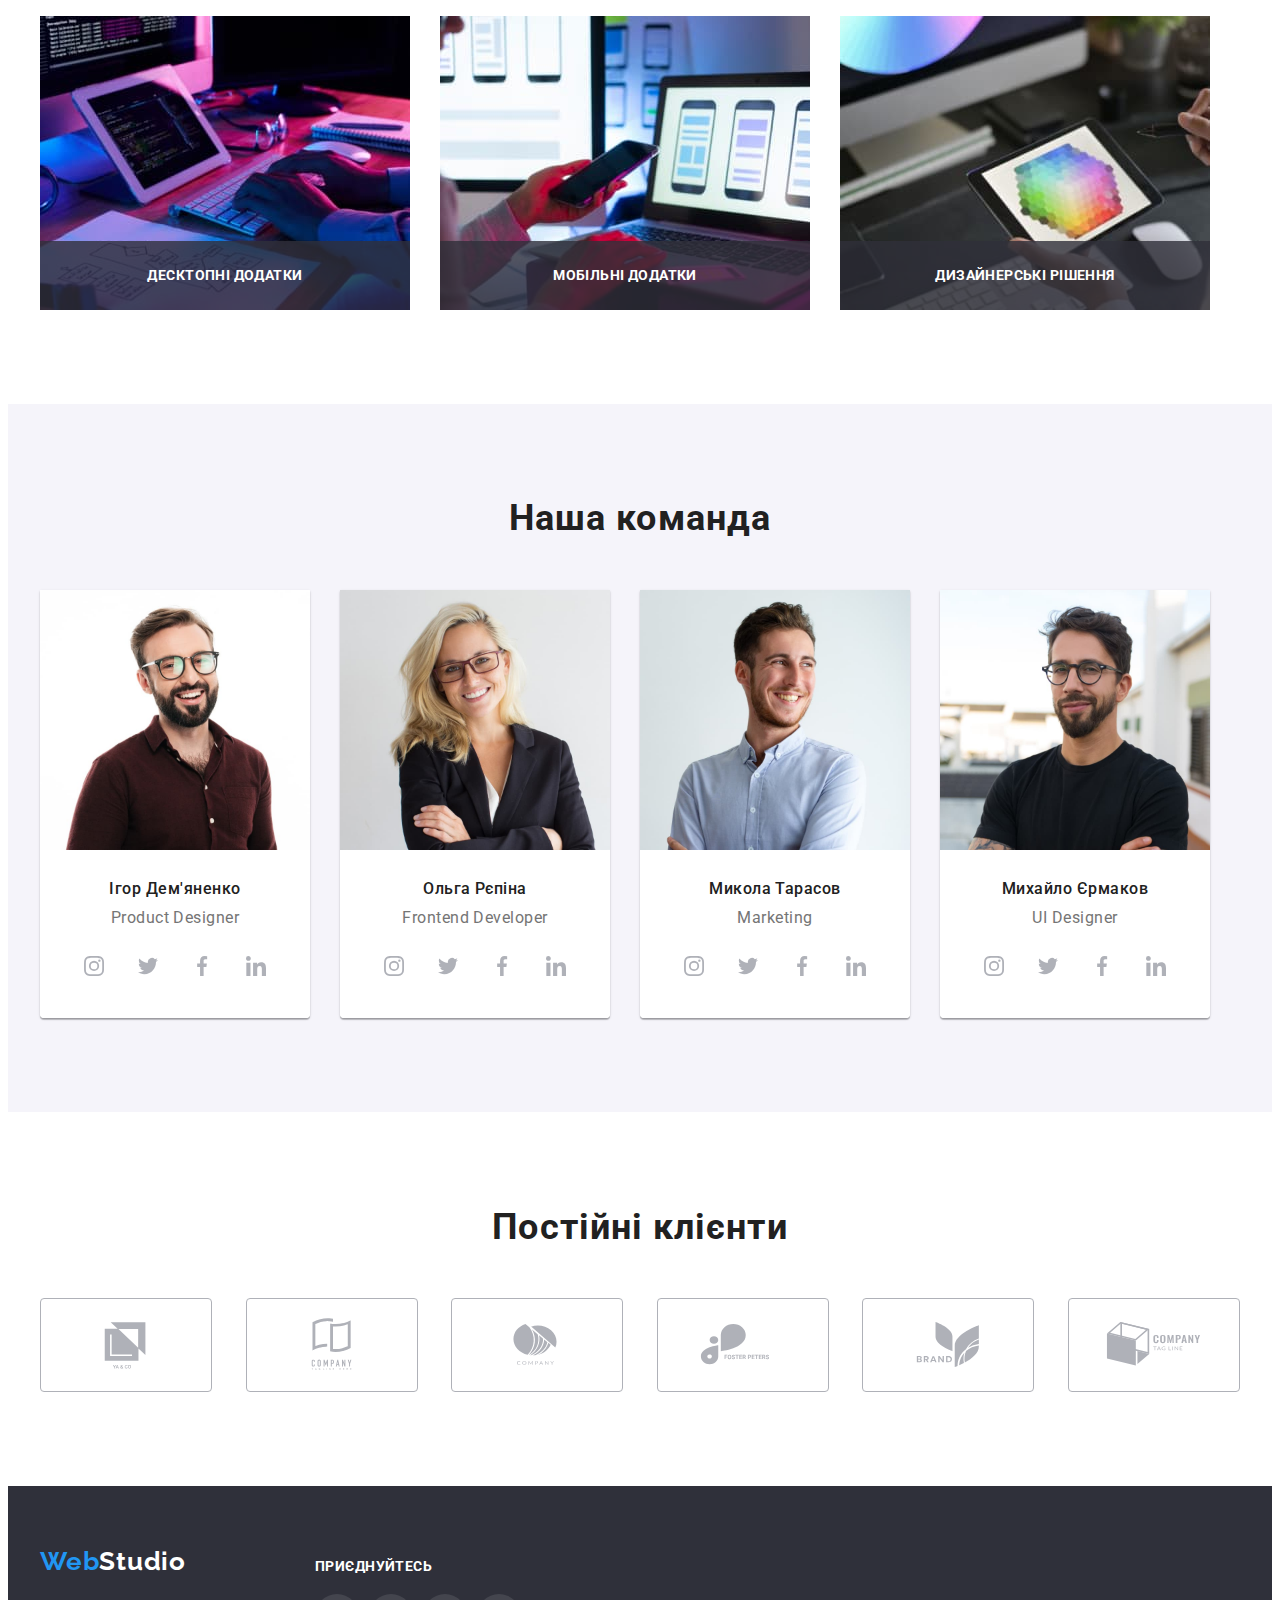
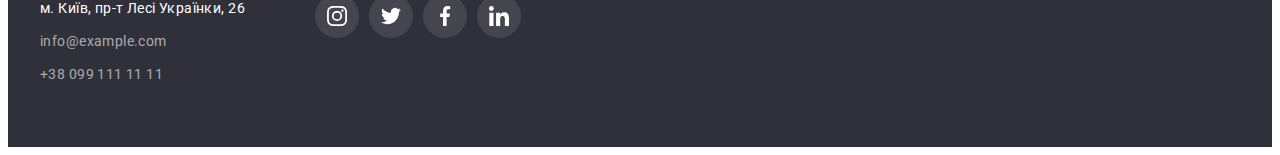
==== commit 98b56890: "hw5-fin" ====
--- a/index.html
+++ b/index.html
@@ -70,7 +70,7 @@
       <section class="hero centered">
         <div class="container">
           <h1 class="hero-title">Ефективні рішення для вашого бізнесу</h1>
-          <button type="button" class="hero-btn btn">Замовити послугу</button>
+          <button type="button" class="hero-btn btn" data-modal-open>Замовити послугу</button>
         </div>
       </section>
       <section class="section about">
@@ -413,9 +413,19 @@
         </div>
       </div>
     </footer>
+    <div class="backdrop is-hidden" data-modal>
+      <div class="modal">
+        <button type="button" class="modal-btn-close" data-modal-close>
+          <svg class="modal-btn-close-icon" width="18" height="18">
+            <use href="./images/icons.svg#icon-cross"></use>
+          </svg>
+        </button>
+      </div>
+    </div>
     <script src="https://unpkg.com/aos@2.3.1/dist/aos.js"></script>
     <script>
       AOS.init();
     </script>
+    <script src="./js/modal.js"></script>
   </body>
 </html>
--- a/css/styles.css
+++ b/css/styles.css
@@ -83,6 +83,21 @@
   display: flex;
   margin-left: 93px;
 }
+.item {
+  position: relative;
+}
+.header-link.current::after {
+  content: '';
+  display: block;
+  position: absolute;
+  bottom: -1px;
+  transform: translateX(-50%);
+  left: 50%;
+  width: calc(100% + 4px);
+  height: 4px;
+  background: #2196f3;
+  border-radius: 2px;
+}
 .header-list .item:not(:last-child) {
   margin-right: 50px;
 }
@@ -104,6 +119,7 @@
   letter-spacing: 0.03em;
   color: #2196f3;
 }
+
 .header-link {
   display: block;
   padding-top: 32px;
@@ -187,10 +203,16 @@
   line-height: 1.88;
   letter-spacing: 0.06em;
   color: #ffffff;
+  background: #2196f3;
+  box-shadow: 0px 4px 4px rgba(0, 0, 0, 0.15);
+  border-radius: 4px;
+  padding: 10px 32px;
+}
+.hero-btn:hover,
+.hero-btn:focus {
   background: #188ce8;
   box-shadow: 0px 4px 4px rgba(0, 0, 0, 0.15);
   border-radius: 4px;
-  padding: 10px 32px;
 }
 /*-------------ABOUT-----------------*/
 .about {
@@ -460,6 +482,53 @@
   margin-bottom: 20px;
   padding-top: 12px;
 }
+/* -----------MODAL WINDOW------ */
+.backdrop {
+  position: fixed;
+  top: 0;
+  width: 100%;
+  height: 100%;
+  background-color: rgba(0, 0, 0, 0.2);
+  transition: opacity 250ms cubic-bezier(0.4, 0, 0.2, 1), visibility 250ms;
+}
+.backdrop.is-hidden {
+  visibility: hidden;
+  opacity: 0;
+  pointer-events: none;
+}
+.modal {
+  position: absolute;
+  width: 528px;
+  min-height: 581px;
+  background: #ffffff;
+  box-shadow: 0px 1px 3px rgba(0, 0, 0, 0.12), 0px 1px 1px rgba(0, 0, 0, 0.14),
+    0px 2px 1px rgba(0, 0, 0, 0.2);
+  border-radius: 4px;
+  top: 50%;
+  left: 50%;
+  transform: translate(-50%, -50%) scale(1);
+  transition: transform 250ms cubic-bezier(0.4, 0, 0.2, 1);
+}
+.backdrop.is-hidden .modal {
+  transform: translate(-50%, -50%) scale(0);
+}
+.modal-btn-close {
+  position: absolute;
+  display: flex;
+  justify-content: center;
+  align-items: center;
+  padding: 0;
+  top: 8px;
+  right: 8px;
+  width: 30px;
+  height: 30px;
+  background-color: #ffffff;
+  border: 1px solid rgba(0, 0, 0, 0.1);
+  border-radius: 50%;
+}
+.modal-btn-close-icon {
+  fill: #000000;
+}
 
 /*-------------PORTFOLIO-----------------*/
 .portfolio {
@@ -482,6 +551,8 @@
 .portfolio-up-wrap {
   position: relative;
   overflow: hidden;
+  left: -1px;
+  width: calc(100% + 2px);
 }
 .portfolio-up-text {
   font-size: 18px;
@@ -499,7 +570,6 @@
 }
 .portfolio-item:hover {
   background: #ffffff;
-  border: 1px solid #eeeeee;
   box-shadow: 0px 1px 1px rgba(0, 0, 0, 0.12), 0px 4px 4px rgba(0, 0, 0, 0.06),
     1px 4px 6px rgba(0, 0, 0, 0.16);
 }
